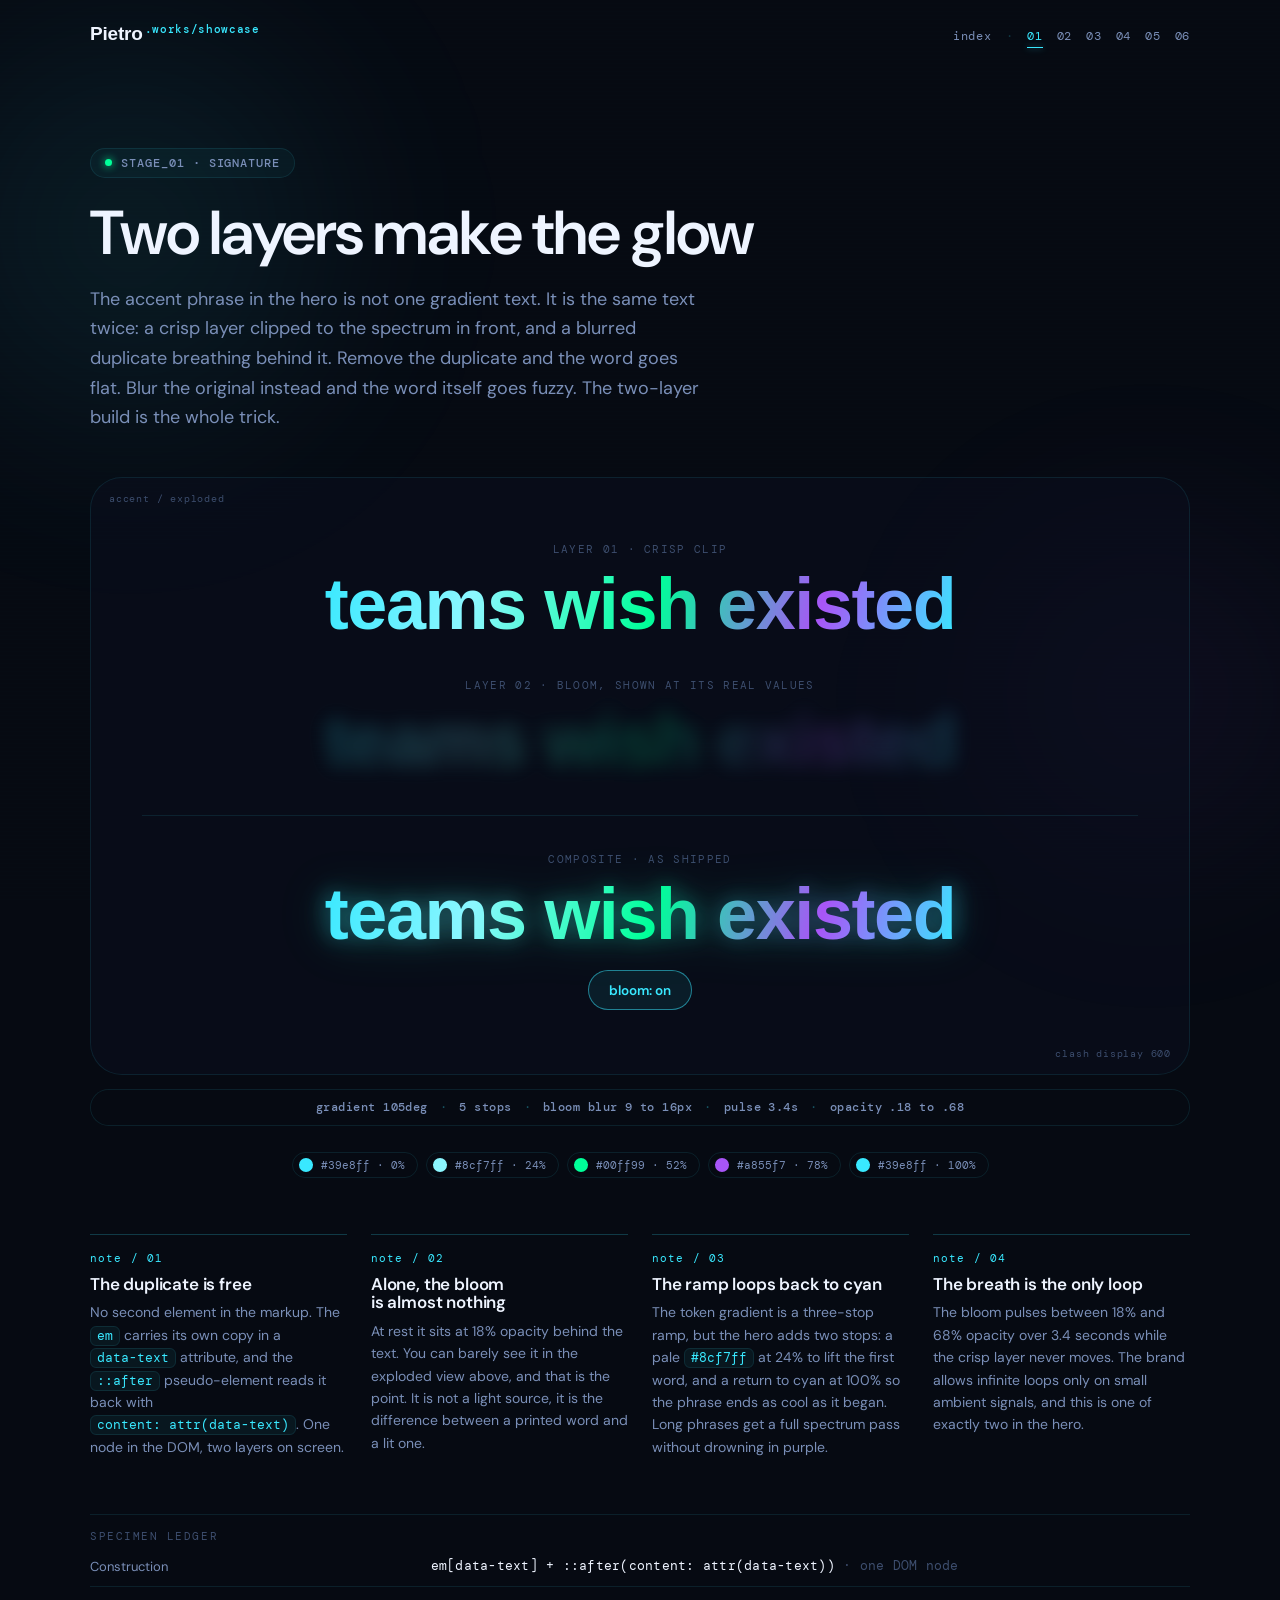
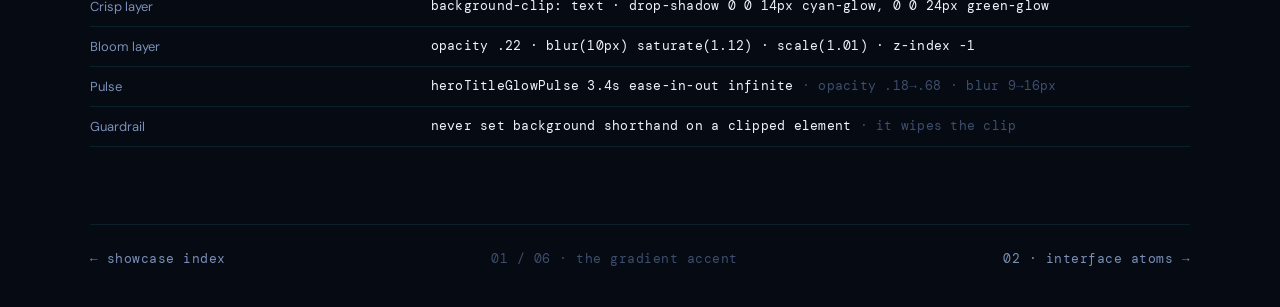
==== stages/01-accent.html @ dec7b2a9 "Add the pietro.works design showcase Isolates six signature constructions from the live site on thei" ====
<!DOCTYPE html>
<html lang="en">
  <head>
    <meta charset="utf-8" />
    <meta name="viewport" content="width=device-width,initial-scale=1" />
    <title>Stage 01 · The gradient accent — pietro.works showcase</title>
    <meta
      name="description"
      content="The signature two-layer gradient accent of pietro.works, isolated: crisp clipped text in front, a blurred duplicate breathing behind it."
    />
    <link href="https://fonts.googleapis.com" rel="preconnect" />
    <link crossorigin="" href="https://fonts.gstatic.com" rel="preconnect" />
    <link href="https://api.fontshare.com" rel="preconnect" />
    <link
      href="https://api.fontshare.com/v2/css?f[]=clash-display@600,700&display=swap"
      rel="stylesheet"
    />
    <link
      href="https://fonts.googleapis.com/css2?family=DM+Sans:opsz,wght@9..40,300;9..40,400;9..40,500;9..40,700&family=DM+Mono:wght@400;500&display=swap"
      rel="stylesheet"
    />
    <link rel="stylesheet" href="../shared.css" />
    <style>
      /* ================================================================
         The exhibited construction, verbatim from production styles.css.
         The hero accent is an <em> carrying its own text twice: the
         element is the crisp gradient-clipped layer, its ::after reads
         data-text and becomes the blurred bloom behind it.
         ================================================================ */
      .acc-live {
        z-index: 0;
        color: transparent;
        white-space: nowrap;
        isolation: isolate;
        font-style: normal;
        background: linear-gradient(
          105deg,
          var(--cyan) 0%,
          #8cf7ff 24%,
          var(--green) 52%,
          var(--purple) 78%,
          var(--cyan) 100%
        );
        -webkit-text-fill-color: transparent;
        filter: drop-shadow(0 0 14px rgba(57, 232, 255, 0.22))
          drop-shadow(0 0 24px rgba(0, 255, 153, 0.16));
        -webkit-background-clip: text;
        background-clip: text;
        position: relative;
      }
      .acc-live:after {
        content: attr(data-text);
        z-index: -1;
        pointer-events: none;
        line-height: inherit;
        background: linear-gradient(
          105deg,
          var(--cyan) 0%,
          #8cf7ff 24%,
          var(--green) 52%,
          var(--purple) 78%,
          var(--cyan) 100%
        );
        color: transparent;
        -webkit-text-fill-color: transparent;
        opacity: 0.22;
        filter: blur(10px) saturate(1.12);
        -webkit-background-clip: text;
        background-clip: text;
        position: absolute;
        inset: 0;
        transform: translateZ(0) scale(1.01);
      }
      @media (prefers-reduced-motion: no-preference) {
        .acc-live:after {
          animation: 3.4s ease-in-out infinite heroTitleGlowPulse;
        }
      }
      @keyframes heroTitleGlowPulse {
        0%,
        to {
          opacity: 0.18;
          filter: blur(9px) saturate(1.05);
          transform: translateZ(0) scale(1.006);
        }
        50% {
          opacity: 0.68;
          filter: blur(16px) saturate(1.42);
          transform: translateZ(0) scale(1.028);
        }
      }

      /* Layer isolates for the exploded view */
      .acc-crisp {
        color: transparent;
        white-space: nowrap;
        background: linear-gradient(
          105deg,
          var(--cyan) 0%,
          #8cf7ff 24%,
          var(--green) 52%,
          var(--purple) 78%,
          var(--cyan) 100%
        );
        -webkit-text-fill-color: transparent;
        -webkit-background-clip: text;
        background-clip: text;
      }
      .acc-bloom {
        color: transparent;
        white-space: nowrap;
        background: linear-gradient(
          105deg,
          var(--cyan) 0%,
          #8cf7ff 24%,
          var(--green) 52%,
          var(--purple) 78%,
          var(--cyan) 100%
        );
        -webkit-text-fill-color: transparent;
        -webkit-background-clip: text;
        background-clip: text;
        opacity: 0.22;
        filter: blur(10px) saturate(1.12);
      }
      @media (prefers-reduced-motion: no-preference) {
        .acc-bloom {
          animation: 3.4s ease-in-out infinite bloomAlonePulse;
        }
      }
      @keyframes bloomAlonePulse {
        0%,
        to {
          opacity: 0.18;
          filter: blur(9px) saturate(1.05);
        }
        50% {
          opacity: 0.68;
          filter: blur(16px) saturate(1.42);
        }
      }

      /* Stage furniture */
      .layer-stack {
        display: grid;
        gap: clamp(22px, 3.5vw, 36px);
        justify-items: center;
      }
      .layer-row {
        display: grid;
        gap: 10px;
        justify-items: center;
        width: 100%;
      }
      .layer-row.is-composite {
        border-top: 1px solid var(--line);
        padding-top: clamp(22px, 3.5vw, 36px);
      }
      .layer-label {
        color: var(--dim);
        font-family: "DM Mono", monospace;
        font-size: 11px;
        letter-spacing: 0.12em;
        text-transform: uppercase;
      }
      .layer-specimen {
        font-family: "Clash Display", sans-serif;
        font-weight: 600;
        font-size: clamp(34px, 6.4vw, 72px);
        letter-spacing: -0.02em;
        line-height: 1.06;
      }
      .composite-wrap.no-bloom .acc-live:after {
        display: none;
      }
      .composite-wrap.no-bloom .acc-live {
        filter: none;
      }
      .stops {
        display: flex;
        flex-wrap: wrap;
        gap: 8px;
        justify-content: center;
        margin-top: 26px;
      }
      .stop {
        border: 1px solid var(--line);
        border-radius: 999px;
        padding: 5px 12px 5px 6px;
        display: inline-flex;
        align-items: center;
        gap: 8px;
        font-family: "DM Mono", monospace;
        font-size: 11px;
        color: var(--muted);
      }
      .stop i {
        width: 14px;
        height: 14px;
        border-radius: 50%;
        display: block;
      }
    </style>
  </head>
  <body>
    <div aria-hidden="true" class="ambient ambient-a"></div>
    <div aria-hidden="true" class="ambient ambient-b"></div>
    <div aria-hidden="true" class="scanline"></div>

    <header class="sc-top">
      <div class="wrap">
        <a class="sc-brand" href="../index.html">Pietro<sup>.works/showcase</sup></a>
        <nav class="sc-crumb" aria-label="Stages">
          <a href="../index.html">index</a>
          <span class="sc-sep">·</span>
          <a href="01-accent.html" aria-current="page">01</a>
          <a href="02-atoms.html">02</a>
          <a href="03-orbit.html">03</a>
          <a href="04-review-queue.html">04</a>
          <a href="05-modules.html">05</a>
          <a href="06-flip.html">06</a>
        </nav>
      </div>
    </header>

    <main>
      <section class="band band--hero">
        <div class="wrap">
          <div class="stage-hero">
            <div class="eyebrow"><span class="dot"></span> stage_01 · signature</div>
            <h1>Two layers make the glow</h1>
            <p class="sub">
              The accent phrase in the hero is not one gradient text. It is the same
              text twice: a crisp layer clipped to the spectrum in front, and a blurred
              duplicate breathing behind it. Remove the duplicate and the word goes
              flat. Blur the original instead and the word itself goes fuzzy. The
              two-layer build is the whole trick.
            </p>
          </div>

          <figure class="pedestal" aria-label="The two-layer accent, exploded into its parts">
            <span class="pedestal-tick pedestal-tick--tl">accent / exploded</span>
            <span class="pedestal-tick pedestal-tick--br">clash display 600</span>
            <div class="layer-stack">
              <div class="layer-row">
                <span class="layer-label">layer 01 · crisp clip</span>
                <span class="layer-specimen acc-crisp">teams wish existed</span>
              </div>
              <div class="layer-row">
                <span class="layer-label">layer 02 · bloom, shown at its real values</span>
                <span class="layer-specimen acc-bloom" aria-hidden="true">teams wish existed</span>
              </div>
              <div class="layer-row is-composite">
                <span class="layer-label">composite · as shipped</span>
                <div class="composite-wrap" id="compositeWrap">
                  <em
                    class="layer-specimen acc-live"
                    data-text="teams wish existed"
                    >teams wish existed</em
                  >
                </div>
              </div>
            </div>
            <div class="sc-controls">
              <button class="sc-btn" id="bloomToggle" type="button" aria-pressed="true">
                bloom: on
              </button>
            </div>
          </figure>

          <div class="readout" role="note">
            <b>gradient 105deg</b><i>·</i><b>5 stops</b><i>·</i>
            <b>bloom blur 9 to 16px</b><i>·</i><b>pulse 3.4s</b><i>·</i>
            <b>opacity .18 to .68</b>
          </div>

          <div class="stops" aria-label="Gradient stops">
            <span class="stop"><i style="background: #39e8ff"></i>#39e8ff · 0%</span>
            <span class="stop"><i style="background: #8cf7ff"></i>#8cf7ff · 24%</span>
            <span class="stop"><i style="background: #00ff99"></i>#00ff99 · 52%</span>
            <span class="stop"><i style="background: #a855f7"></i>#a855f7 · 78%</span>
            <span class="stop"><i style="background: #39e8ff"></i>#39e8ff · 100%</span>
          </div>

          <div class="notes">
            <div class="note" data-reveal>
              <span class="n-index">note / 01</span>
              <h3>The duplicate is free</h3>
              <p>
                No second element in the markup. The <code>em</code> carries its own
                copy in a <code>data-text</code> attribute, and the
                <code>::after</code> pseudo-element reads it back with
                <code>content: attr(data-text)</code>. One node in the DOM, two layers
                on screen.
              </p>
            </div>
            <div class="note" data-reveal>
              <span class="n-index">note / 02</span>
              <h3>Alone, the bloom is almost nothing</h3>
              <p>
                At rest it sits at 18% opacity behind the text. You can barely see it
                in the exploded view above, and that is the point. It is not a light
                source, it is the difference between a printed word and a lit one.
              </p>
            </div>
            <div class="note" data-reveal>
              <span class="n-index">note / 03</span>
              <h3>The ramp loops back to cyan</h3>
              <p>
                The token gradient is a three-stop ramp, but the hero adds two stops:
                a pale <code>#8cf7ff</code> at 24% to lift the first word, and a
                return to cyan at 100% so the phrase ends as cool as it began. Long
                phrases get a full spectrum pass without drowning in purple.
              </p>
            </div>
            <div class="note" data-reveal>
              <span class="n-index">note / 04</span>
              <h3>The breath is the only loop</h3>
              <p>
                The bloom pulses between 18% and 68% opacity over 3.4 seconds while
                the crisp layer never moves. The brand allows infinite loops only on
                small ambient signals, and this is one of exactly two in the hero.
              </p>
            </div>
          </div>

          <dl class="ledger">
            <div class="ledger-title">specimen ledger</div>
            <div class="ledger-row">
              <dt>Construction</dt>
              <dd>em[data-text] + ::after(content: attr(data-text)) <em>· one DOM node</em></dd>
            </div>
            <div class="ledger-row">
              <dt>Crisp layer</dt>
              <dd>background-clip: text · drop-shadow 0 0 14px cyan-glow, 0 0 24px green-glow</dd>
            </div>
            <div class="ledger-row">
              <dt>Bloom layer</dt>
              <dd>opacity .22 · blur(10px) saturate(1.12) · scale(1.01) · z-index -1</dd>
            </div>
            <div class="ledger-row">
              <dt>Pulse</dt>
              <dd>heroTitleGlowPulse 3.4s ease-in-out infinite <em>· opacity .18→.68 · blur 9→16px</em></dd>
            </div>
            <div class="ledger-row">
              <dt>Guardrail</dt>
              <dd>never set background shorthand on a clipped element <em>· it wipes the clip</em></dd>
            </div>
          </dl>

          <nav class="stage-foot" aria-label="Stage footer">
            <a href="../index.html">← showcase index</a>
            <span class="sf-mid">01 / 06 · the gradient accent</span>
            <a href="02-atoms.html">02 · interface atoms →</a>
          </nav>
        </div>
      </section>
    </main>

    <script>
      (() => {
        const wrap = document.getElementById("compositeWrap");
        const btn = document.getElementById("bloomToggle");
        btn.addEventListener("click", () => {
          const off = wrap.classList.toggle("no-bloom");
          btn.setAttribute("aria-pressed", String(!off));
          btn.textContent = off ? "bloom: off" : "bloom: on";
        });

        const obs = new IntersectionObserver(
          (entries) => {
            entries.forEach((e) => {
              if (e.isIntersecting) {
                e.target.classList.add("is-visible");
                obs.unobserve(e.target);
              }
            });
          },
          { threshold: 0.1 },
        );
        document.querySelectorAll("[data-reveal]").forEach((el, i) => {
          el.style.transitionDelay = `${Math.min(i * 40, 200)}ms`;
          obs.observe(el);
        });
      })();
    </script>
  </body>
</html>
---- shared.css ----
/* ============================================================
   PIETRO.WORKS — SHOWCASE CHROME
   Shared foundation for the showcase hub and its stage pages.
   Tokens mirror the production site (styles.css wins over docs).
   The showcase is dark-locked: it exhibits the site's default
   identity, and the exhibited CSS is verbatim production code.
   ============================================================ */

:root {
  color-scheme: dark;

  --bg: #060a12;
  --bg2: #0a0f1e;
  --bg3: #0e1525;
  --glass: rgba(14, 21, 37, 0.72);

  --ink: #eef4ff;
  --muted: #7a8fb8;
  --dim: #3d4e6e;

  --cyan: #39e8ff;
  --green: #00ff99;
  --pink: #c084fc;
  --purple: #a855f7;

  --cyan-glow: rgba(57, 232, 255, 0.18);
  --green-glow: rgba(0, 255, 153, 0.15);
  --pink-glow: rgba(168, 85, 247, 0.15);

  --line: rgba(57, 232, 255, 0.1);
  --line-s: rgba(57, 232, 255, 0.22);

  --rx-xl: 32px;
  --rx-lg: 22px;
  --rx-md: 14px;
  --rx-sm: 8px;

  --ease: cubic-bezier(0.22, 1, 0.36, 1);

  --max: 1100px;
  --site-gutter: 24px;
  --space-section: clamp(80px, 8.5vw, 120px);
  --space-section-tight: clamp(56px, 6vw, 88px);
  --space-section-compact: clamp(40px, 4.5vw, 64px);
  --space-grid: 24px;
  --space-card-large-y: 64px;
  --space-card-large-x: 64px;
  --space-card-standard-y: 28px;
  --space-card-standard-x: 24px;
}

@media (max-width: 980px) {
  :root {
    --space-card-large-y: 48px;
    --space-card-large-x: 48px;
    --space-grid: 20px;
  }
}
@media (max-width: 640px) {
  :root {
    --space-card-large-y: 40px;
    --space-card-large-x: 24px;
    --space-card-standard-y: 24px;
    --space-grid: 16px;
  }
}

*,
:before,
:after {
  box-sizing: border-box;
  margin: 0;
  padding: 0;
}
html {
  scroll-behavior: smooth;
}
body {
  background: var(--bg);
  color: var(--ink);
  min-height: 100vh;
  font-family:
    "DM Sans",
    ui-sans-serif,
    system-ui,
    -apple-system,
    sans-serif;
  overflow-x: hidden;
}
a {
  color: inherit;
  text-decoration: none;
}
button {
  font: inherit;
  cursor: pointer;
  background: none;
  border: none;
  color: inherit;
}
img {
  max-width: 100%;
  display: block;
}

h1,
h2,
h3 {
  text-wrap: balance;
  font-family: "Clash Display", "DM Sans", ui-sans-serif, system-ui, sans-serif;
  font-weight: 600;
  line-height: 1.08;
}
h1 {
  letter-spacing: -0.02em;
  font-size: max(34px, min(5.4vw, 62px));
}
h2 {
  letter-spacing: -0.02em;
  font-size: max(26px, min(3.6vw, 42px));
}
h3 {
  letter-spacing: -0.01em;
  font-size: max(18px, min(2.2vw, 22px));
}
p {
  text-wrap: pretty;
}
.mono {
  font-family: "DM Mono", ui-monospace, SFMono-Regular, Menlo, monospace;
}

/* ---- Ambient layers (site signature, reduced to two blobs) ---- */
.ambient {
  pointer-events: none;
  z-index: 0;
  filter: blur(90px);
  opacity: 0.5;
  border-radius: 999px;
  position: fixed;
}
.ambient-a {
  background: radial-gradient(circle, rgba(57, 232, 255, 0.22), transparent 60%);
  width: 700px;
  height: 700px;
  top: -120px;
  left: -220px;
}
.ambient-b {
  background: radial-gradient(circle, rgba(168, 85, 247, 0.16), transparent 60%);
  width: 600px;
  height: 600px;
  top: 44vh;
  right: -170px;
}
@media (prefers-reduced-motion: no-preference) {
  .ambient-a {
    animation: 22s ease-in-out infinite alternate scFloatA;
  }
  .ambient-b {
    animation: 18s ease-in-out infinite alternate scFloatB;
  }
}
@keyframes scFloatA {
  0% {
    transform: translate(0);
  }
  to {
    transform: translate(40px, 60px);
  }
}
@keyframes scFloatB {
  0% {
    transform: translate(0);
  }
  to {
    transform: translate(-50px, -40px);
  }
}
.scanline {
  pointer-events: none;
  z-index: 1;
  opacity: 0.022;
  background-image: repeating-linear-gradient(
    0deg,
    rgba(57, 232, 255, 0.4) 0,
    rgba(57, 232, 255, 0.4) 1px,
    transparent 1px,
    transparent 4px
  );
  background-size: 100% 4px;
  position: fixed;
  inset: 0;
}

/* ---- Layout ---- */
.wrap {
  width: min(var(--max), calc(100% - (var(--site-gutter) * 2)));
  margin: 0 auto;
  position: relative;
  z-index: 2;
}
.band {
  padding-top: var(--space-section-tight);
  position: relative;
}
.band--hero {
  padding-top: clamp(56px, 8vw, 104px);
}
.band--last {
  padding-bottom: var(--space-section-tight);
}

/* ---- Top bar ---- */
.sc-top {
  z-index: 20;
  position: relative;
  padding-top: 22px;
}
.sc-top .wrap {
  display: flex;
  align-items: baseline;
  justify-content: space-between;
  gap: 16px;
  flex-wrap: wrap;
}
.sc-brand {
  font-family: "Clash Display", sans-serif;
  font-weight: 600;
  font-size: 19px;
  letter-spacing: -0.01em;
  white-space: nowrap;
}
.sc-brand sup {
  color: var(--cyan);
  font-family: "DM Mono", monospace;
  font-weight: 500;
  font-size: 11px;
  letter-spacing: 0.06em;
  margin-left: 2px;
}
.sc-crumb {
  color: var(--dim);
  font-family: "DM Mono", monospace;
  font-size: 12px;
  letter-spacing: 0.06em;
  display: inline-flex;
  gap: 14px;
  align-items: baseline;
}
.sc-crumb a {
  color: var(--muted);
  transition: color 0.18s var(--ease);
}
.sc-crumb a:hover {
  color: var(--cyan);
}
.sc-crumb a[aria-current="page"] {
  color: var(--cyan);
  position: relative;
}
.sc-crumb a[aria-current="page"]:after {
  content: "";
  position: absolute;
  left: 0;
  right: 0;
  bottom: -4px;
  height: 1px;
  background: var(--cyan);
  box-shadow: 0 0 6px rgba(57, 232, 255, 0.6);
}
.sc-crumb .sc-sep {
  color: rgba(57, 232, 255, 0.22);
}

/* ---- Eyebrow (site signature chip) ---- */
.eyebrow {
  color: var(--muted);
  border: 1px solid var(--line);
  background: rgba(57, 232, 255, 0.04);
  border-radius: 999px;
  align-items: center;
  gap: 9px;
  margin-bottom: 22px;
  padding: 6px 14px;
  font-family: "DM Mono", monospace;
  font-size: 12px;
  font-weight: 500;
  letter-spacing: 0.08em;
  text-transform: uppercase;
  display: inline-flex;
}
.eyebrow .dot {
  background: var(--green);
  width: 7px;
  height: 7px;
  box-shadow: 0 0 8px var(--green);
  border-radius: 50%;
}
@media (prefers-reduced-motion: no-preference) {
  .eyebrow .dot {
    animation: 2s ease-in-out infinite scPulse;
  }
}
@keyframes scPulse {
  0%,
  100% {
    opacity: 1;
  }
  50% {
    opacity: 0.45;
  }
}

/* ---- Stage hero ---- */
.stage-hero {
  max-width: 720px;
}
.stage-hero .sub {
  color: var(--muted);
  margin-top: 18px;
  font-size: max(16px, min(1.8vw, 18px));
  line-height: 1.65;
  max-width: 620px;
}

/* ---- Pedestal: the exhibit surface ---- */
.pedestal {
  border: 1px solid var(--line);
  border-radius: var(--rx-xl);
  background: rgba(10, 15, 30, 0.5);
  margin-top: clamp(28px, 4vw, 44px);
  padding: clamp(28px, 5vw, 64px) clamp(18px, 4vw, 56px);
  position: relative;
  overflow: hidden;
}
.pedestal--grid {
  background-image:
    linear-gradient(rgba(57, 232, 255, 0.035) 1px, transparent 1px),
    linear-gradient(90deg, rgba(57, 232, 255, 0.035) 1px, transparent 1px);
  background-size: 32px 32px;
  background-position: center;
}
.pedestal-tick {
  position: absolute;
  color: var(--dim);
  font-family: "DM Mono", monospace;
  font-size: 10px;
  letter-spacing: 0.08em;
  pointer-events: none;
  user-select: none;
}
.pedestal-tick--tl {
  top: 14px;
  left: 18px;
}
.pedestal-tick--br {
  bottom: 14px;
  right: 18px;
}

/* ---- Readout strip ---- */
.readout {
  border: 1px solid var(--line);
  border-radius: 999px;
  color: var(--dim);
  background: rgba(6, 10, 18, 0.5);
  margin-top: 14px;
  padding: 10px 18px;
  font-family: "DM Mono", monospace;
  font-size: 11.5px;
  letter-spacing: 0.04em;
  display: flex;
  flex-wrap: wrap;
  gap: 6px 0;
  align-items: center;
  justify-content: center;
  text-align: center;
}
.readout b {
  color: var(--muted);
  font-weight: 500;
}
.readout i {
  font-style: normal;
  color: var(--line-s);
  color: rgba(57, 232, 255, 0.35);
  padding: 0 12px;
}

/* ---- Notes (annotations) ---- */
.notes {
  display: grid;
  grid-template-columns: repeat(auto-fit, minmax(250px, 1fr));
  gap: var(--space-grid);
  margin-top: clamp(36px, 5vw, 56px);
}
.note {
  border-top: 1px solid var(--line-s);
  padding-top: 16px;
}
.note .n-index {
  color: var(--cyan);
  font-family: "DM Mono", monospace;
  font-size: 11px;
  letter-spacing: 0.1em;
  display: block;
  margin-bottom: 10px;
}
.note h3 {
  font-size: 17px;
  margin-bottom: 8px;
}
.note p {
  color: var(--muted);
  font-size: 14px;
  line-height: 1.6;
}
.note code {
  font-family: "DM Mono", monospace;
  font-size: 12.5px;
  color: var(--cyan);
  background: rgba(57, 232, 255, 0.06);
  border: 1px solid var(--line);
  border-radius: 6px;
  padding: 1px 6px;
  white-space: nowrap;
}

/* ---- Ledger (spec rows) ---- */
.ledger {
  border-top: 1px solid var(--line);
  margin-top: clamp(36px, 5vw, 56px);
}
.ledger-title {
  color: var(--dim);
  font-family: "DM Mono", monospace;
  font-size: 11px;
  letter-spacing: 0.14em;
  text-transform: uppercase;
  padding: 14px 0 4px;
}
.ledger-row {
  border-bottom: 1px solid var(--line);
  display: grid;
  grid-template-columns: minmax(140px, 0.85fr) minmax(0, 2fr);
  gap: 18px;
  padding: 11px 0;
  font-size: 13px;
}
.ledger-row dt {
  color: var(--muted);
}
.ledger-row dd {
  color: var(--ink);
  font-family: "DM Mono", monospace;
  font-size: 12.5px;
  letter-spacing: 0.02em;
  overflow-wrap: anywhere;
}
.ledger-row dd em {
  color: var(--dim);
  font-style: normal;
}

/* ---- Controls ---- */
.sc-controls {
  display: flex;
  flex-wrap: wrap;
  gap: 10px;
  justify-content: center;
  margin-top: 18px;
}
.sc-btn {
  border: 1px solid var(--line-s);
  color: var(--ink);
  background: rgba(6, 10, 18, 0.28);
  border-radius: 999px;
  height: 40px;
  padding: 0 20px;
  font-size: 13.5px;
  font-weight: 600;
  display: inline-flex;
  align-items: center;
  gap: 8px;
  transition: all 0.22s var(--ease);
}
.sc-btn:hover {
  background: rgba(57, 232, 255, 0.1);
  border-color: rgba(57, 232, 255, 0.45);
  transform: translateY(-2px);
}
.sc-btn[aria-pressed="true"] {
  color: var(--cyan);
  border-color: rgba(57, 232, 255, 0.5);
  background: rgba(57, 232, 255, 0.08);
}

/* ---- Stage footer nav ---- */
.stage-foot {
  border-top: 1px solid var(--line);
  margin-top: var(--space-section-tight);
  padding: 26px 0 40px;
  display: flex;
  align-items: baseline;
  justify-content: space-between;
  gap: 16px;
  font-family: "DM Mono", monospace;
  font-size: 12.5px;
  letter-spacing: 0.04em;
}
.stage-foot a {
  color: var(--muted);
  transition: color 0.18s var(--ease);
}
.stage-foot a:hover {
  color: var(--cyan);
}
.stage-foot .sf-mid {
  color: var(--dim);
}

/* ---- Reveal ---- */
@media (prefers-reduced-motion: no-preference) {
  [data-reveal] {
    opacity: 0;
    transform: translateY(24px);
    transition:
      opacity 0.7s var(--ease),
      transform 0.7s var(--ease);
  }
  [data-reveal].is-visible {
    opacity: 1;
    transform: none;
  }
}
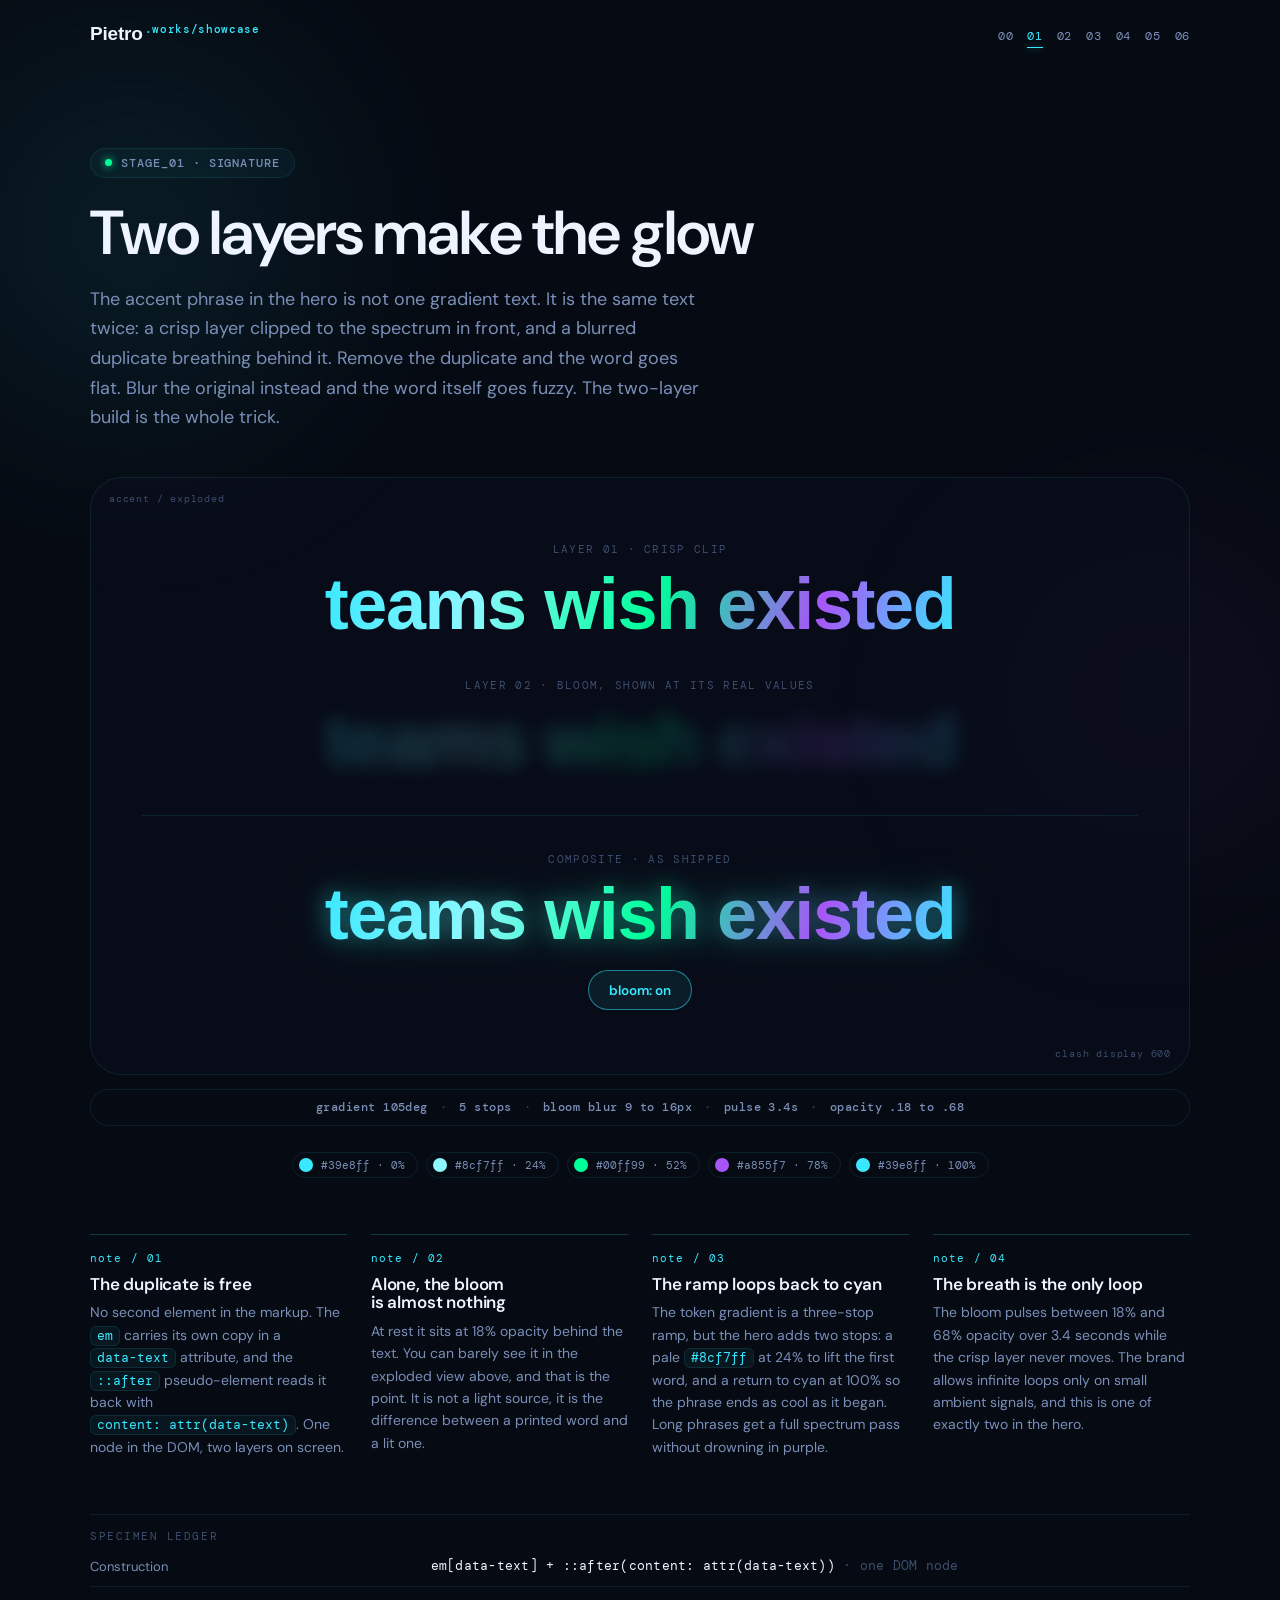
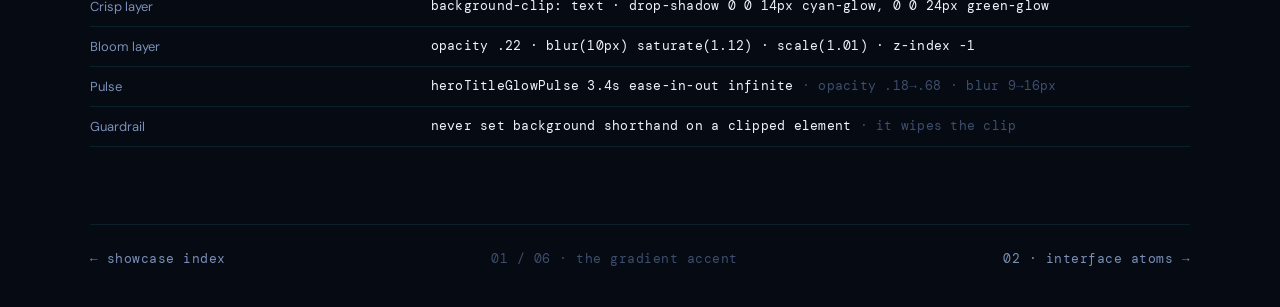
==== commit 1bcbf54b: "Unify the hero section across the hub and stage pages The hub's first section now uses the same stag" ====
--- a/stages/01-accent.html
+++ b/stages/01-accent.html
@@ -211,8 +211,7 @@
       <div class="wrap">
         <a class="sc-brand" href="../index.html">Pietro<sup>.works/showcase</sup></a>
         <nav class="sc-crumb" aria-label="Stages">
-          <a href="../index.html">index</a>
-          <span class="sc-sep">·</span>
+          <a href="../index.html">00</a>
           <a href="01-accent.html" aria-current="page">01</a>
           <a href="02-atoms.html">02</a>
           <a href="03-orbit.html">03</a>
--- a/shared.css
+++ b/shared.css
@@ -269,9 +269,6 @@
   background: var(--cyan);
   box-shadow: 0 0 6px rgba(57, 232, 255, 0.6);
 }
-.sc-crumb .sc-sep {
-  color: rgba(57, 232, 255, 0.22);
-}
 
 /* ---- Eyebrow (site signature chip) ---- */
 .eyebrow {
